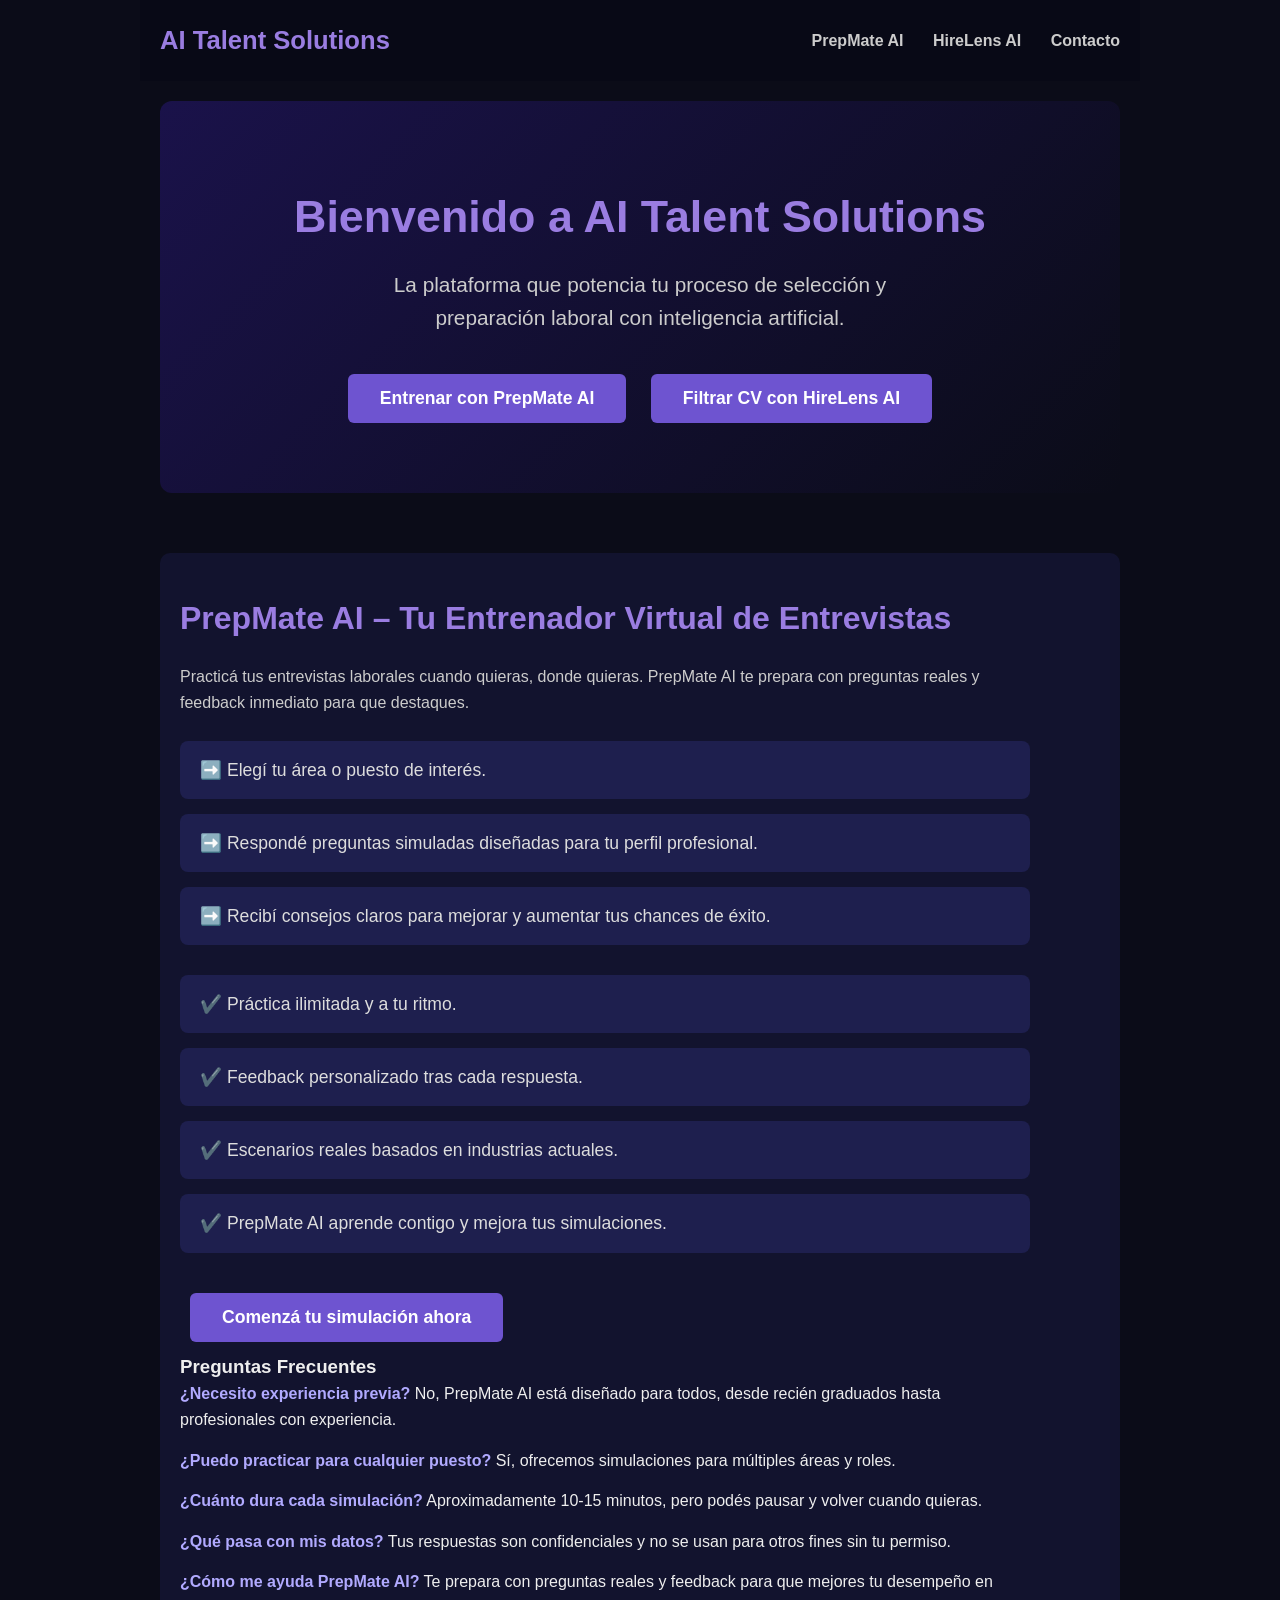
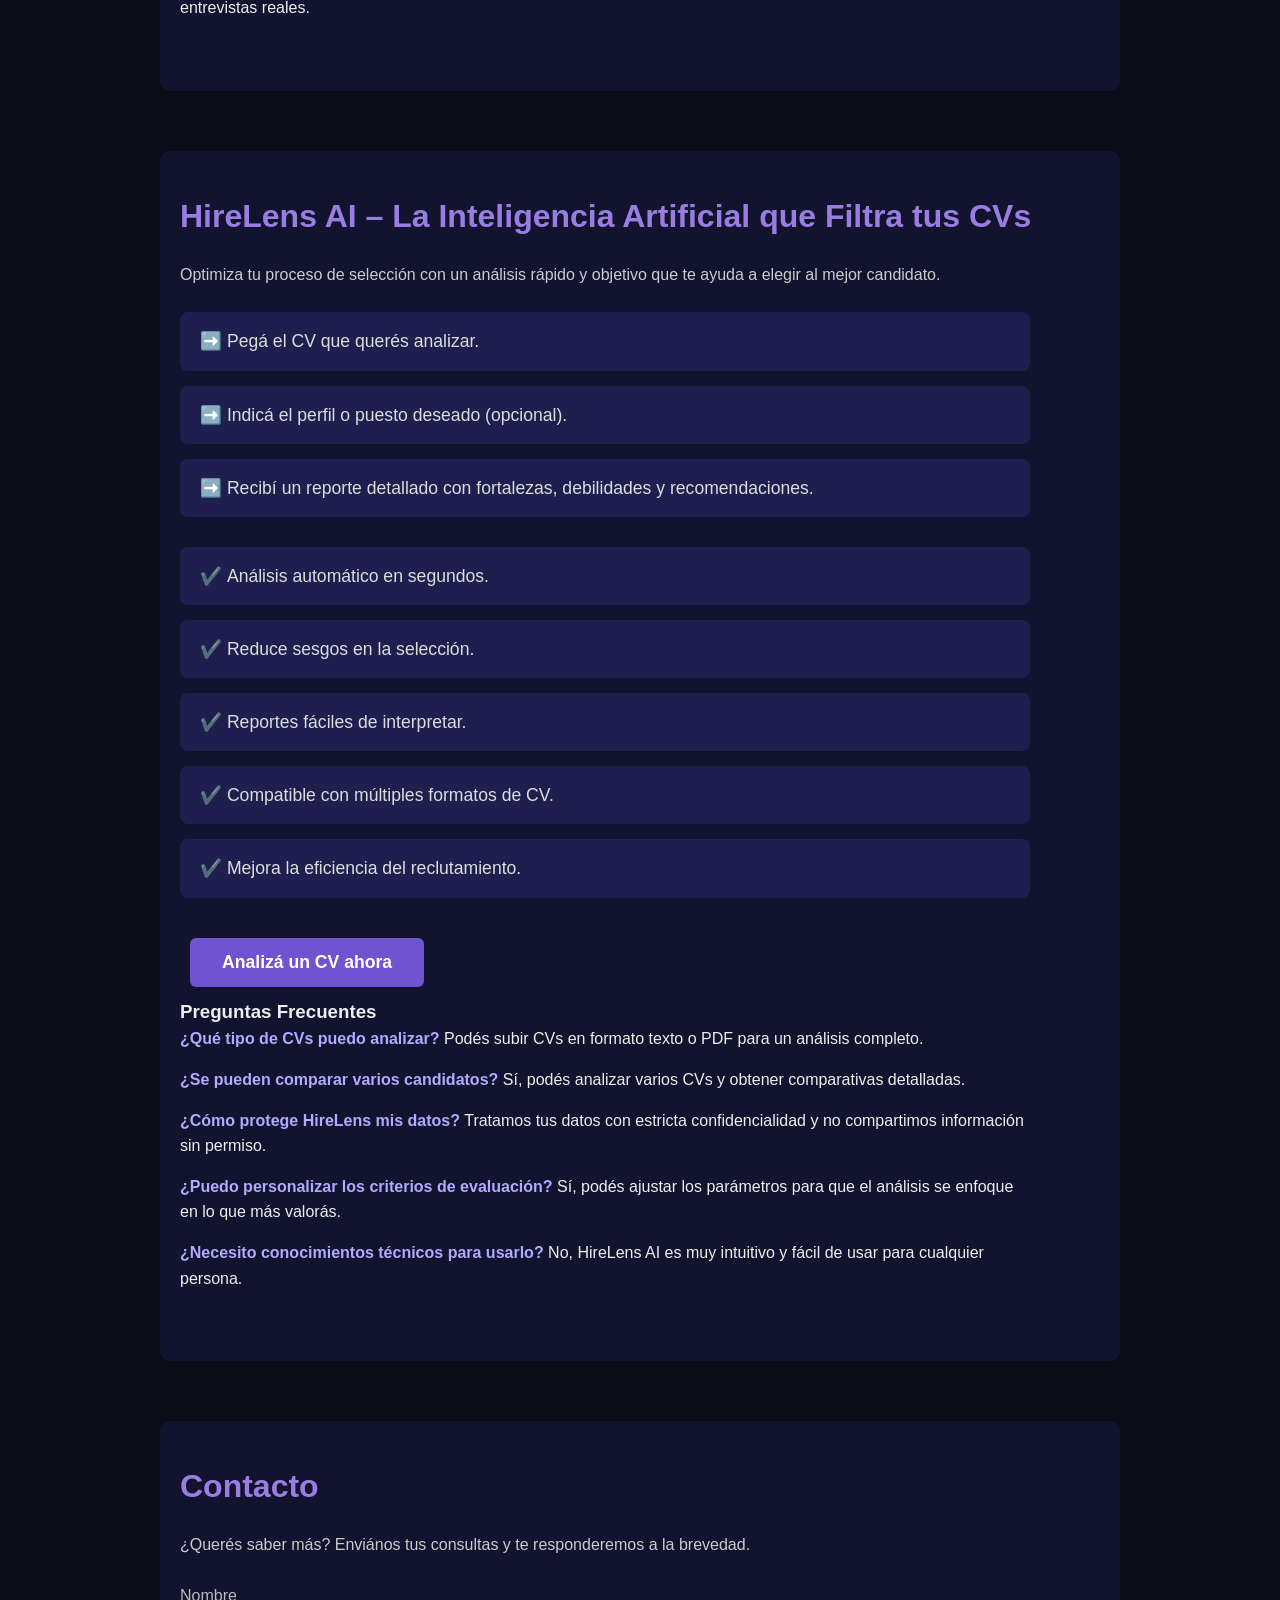
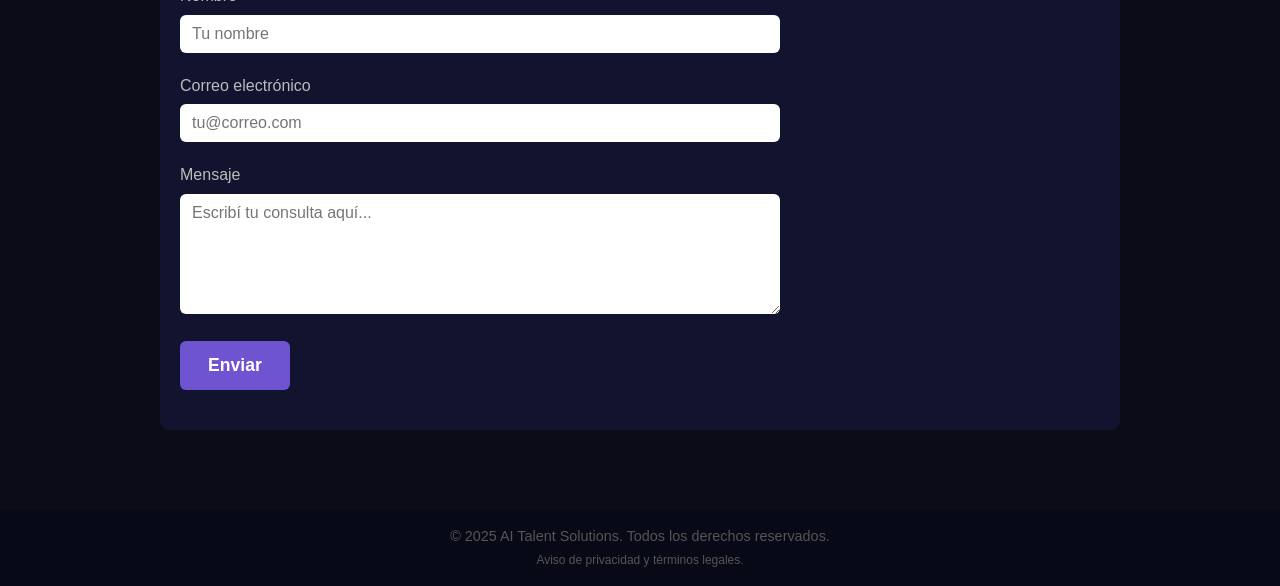
==== index.html @ 7552d285 "Add files via upload" ====
<!DOCTYPE html>
<html lang="es">
<head>
<meta charset="UTF-8" />
<meta name="viewport" content="width=device-width, initial-scale=1" />
<title>AI Talent Solutions</title>
<style>
  /* Reset y base */
  * {
    margin: 0; padding: 0; box-sizing: border-box;
    font-family: 'Segoe UI', Tahoma, Geneva, Verdana, sans-serif;
  }
  body {
    background-color: #0b0c18; /* azul oscuro/negro */
    color: #eee;
    line-height: 1.6;
  }
  a {
    color: #9a7de1; /* violeta */
    text-decoration: none;
  }
  a:hover {
    text-decoration: underline;
  }
  /* Contenedor general */
  .container {
    max-width: 1000px;
    margin: 0 auto;
    padding: 20px;
  }
  /* Header */
  header {
    background: #080916;
    padding: 20px 0;
    display: flex;
    justify-content: space-between;
    align-items: center;
  }
  header .logo {
    font-size: 1.6rem;
    font-weight: bold;
    color: #9a7de1;
    cursor: pointer;
  }
  nav a {
    margin-left: 25px;
    font-weight: 600;
    color: #ccc;
  }
  nav a:hover {
    color: #9a7de1;
  }
  /* Hero */
  #hero {
    padding: 80px 20px 60px;
    text-align: center;
    background: linear-gradient(135deg, #1a124a, #0b0c18);
    border-radius: 12px;
    margin-bottom: 60px;
  }
  #hero h1 {
    font-size: 2.8rem;
    color: #9a7de1;
    margin-bottom: 15px;
  }
  #hero p {
    font-size: 1.3rem;
    max-width: 600px;
    margin: 0 auto 30px;
    color: #ccc;
  }
  .btn-primary {
    background-color: #6e54d0;
    color: white;
    border: none;
    padding: 14px 32px;
    margin: 10px;
    font-size: 1.1rem;
    border-radius: 6px;
    cursor: pointer;
    font-weight: 600;
    transition: background-color 0.3s ease;
  }
  .btn-primary:hover {
    background-color: #9a7de1;
  }
  /* Secciones comunes */
  section {
    padding: 40px 20px;
    margin-bottom: 60px;
    background: #12132e;
    border-radius: 10px;
  }
  section h2 {
    color: #9a7de1;
    margin-bottom: 20px;
    font-size: 2rem;
  }
  section p {
    color: #ccc;
    max-width: 800px;
    margin-bottom: 25px;
  }
  ul.steps, ul.benefits, ul.faq {
    list-style: none;
    max-width: 850px;
    margin-bottom: 30px;
  }
  ul.steps li, ul.benefits li {
    background: #1e1f4e;
    margin-bottom: 15px;
    padding: 15px 20px;
    border-radius: 8px;
    font-size: 1.1rem;
    color: #ddd;
  }
  ul.steps li::before {
    content: "➡️ ";
    font-weight: bold;
  }
  ul.benefits li::before {
    content: "✔️ ";
    font-weight: bold;
  }
  ul.faq li {
    margin-bottom: 15px;
  }
  ul.faq strong {
    color: #b1aaff;
  }
  /* Formulario Contacto */
  form {
    max-width: 600px;
    margin-top: 20px;
  }
  form label {
    display: block;
    margin-bottom: 6px;
    color: #bbb;
  }
  form input, form textarea {
    width: 100%;
    padding: 10px 12px;
    margin-bottom: 20px;
    border-radius: 6px;
    border: none;
    font-size: 1rem;
  }
  form textarea {
    resize: vertical;
    min-height: 120px;
  }
  form button {
    background-color: #6e54d0;
    color: white;
    padding: 14px 28px;
    border: none;
    border-radius: 6px;
    cursor: pointer;
    font-weight: 600;
    font-size: 1.1rem;
  }
  form button:hover {
    background-color: #9a7de1;
  }
  /* Footer */
  footer {
    background: #080916;
    padding: 15px 20px;
    text-align: center;
    color: #555;
    font-size: 0.9rem;
  }
  /* Responsive */
  @media (max-width: 600px) {
    #hero h1 {
      font-size: 2rem;
    }
    nav a {
      margin-left: 15px;
      font-size: 0.95rem;
    }
    .btn-primary {
      padding: 12px 24px;
      font-size: 1rem;
      margin: 8px;
    }
  }
</style>
</head>
<body>

<header class="container" role="banner">
  <div class="logo" tabindex="0">AI Talent Solutions</div>
  <nav role="navigation" aria-label="Menú principal">
    <a href="#prepMate">PrepMate AI</a>
    <a href="#hireLens">HireLens AI</a>
    <a href="#contacto">Contacto</a>
  </nav>
</header>

<main role="main" class="container">

  <section id="hero" aria-label="Bienvenida">
    <h1>Bienvenido a AI Talent Solutions</h1>
    <p>La plataforma que potencia tu proceso de selección y preparación laboral con inteligencia artificial.</p>
    <button class="btn-primary" onclick="document.getElementById('prepMate').scrollIntoView({behavior:'smooth'})">Entrenar con PrepMate AI</button>
    <button class="btn-primary" onclick="document.getElementById('hireLens').scrollIntoView({behavior:'smooth'})">Filtrar CV con HireLens AI</button>
  </section>

  <!-- PrepMate AI -->
  <section id="prepMate" aria-label="Simulación de entrevistas con PrepMate AI">
    <h2>PrepMate AI – Tu Entrenador Virtual de Entrevistas</h2>
    <p>Practicá tus entrevistas laborales cuando quieras, donde quieras. PrepMate AI te prepara con preguntas reales y feedback inmediato para que destaques.</p>

    <ul class="steps" aria-label="Cómo funciona PrepMate AI">
      <li>Elegí tu área o puesto de interés.</li>
      <li>Respondé preguntas simuladas diseñadas para tu perfil profesional.</li>
      <li>Recibí consejos claros para mejorar y aumentar tus chances de éxito.</li>
    </ul>

    <ul class="benefits" aria-label="Beneficios de PrepMate AI">
      <li>Práctica ilimitada y a tu ritmo.</li>
      <li>Feedback personalizado tras cada respuesta.</li>
      <li>Escenarios reales basados en industrias actuales.</li>
      <li>PrepMate AI aprende contigo y mejora tus simulaciones.</li>
    </ul>

    <button class="btn-primary" aria-label="Comenzar simulación con PrepMate AI">Comenzá tu simulación ahora</button>

    <h3>Preguntas Frecuentes</h3>
    <ul class="faq">
      <li><strong>¿Necesito experiencia previa?</strong> No, PrepMate AI está diseñado para todos, desde recién graduados hasta profesionales con experiencia.</li>
      <li><strong>¿Puedo practicar para cualquier puesto?</strong> Sí, ofrecemos simulaciones para múltiples áreas y roles.</li>
      <li><strong>¿Cuánto dura cada simulación?</strong> Aproximadamente 10-15 minutos, pero podés pausar y volver cuando quieras.</li>
      <li><strong>¿Qué pasa con mis datos?</strong> Tus respuestas son confidenciales y no se usan para otros fines sin tu permiso.</li>
      <li><strong>¿Cómo me ayuda PrepMate AI?</strong> Te prepara con preguntas reales y feedback para que mejores tu desempeño en entrevistas reales.</li>
    </ul>
  </section>

  <!-- HireLens AI -->
  <section id="hireLens" aria-label="Filtrado de CVs con HireLens AI">
    <h2>HireLens AI – La Inteligencia Artificial que Filtra tus CVs</h2>
    <p>Optimiza tu proceso de selección con un análisis rápido y objetivo que te ayuda a elegir al mejor candidato.</p>

    <ul class="steps" aria-label="Cómo funciona HireLens AI">
      <li>Pegá el CV que querés analizar.</li>
      <li>Indicá el perfil o puesto deseado (opcional).</li>
      <li>Recibí un reporte detallado con fortalezas, debilidades y recomendaciones.</li>
    </ul>

    <ul class="benefits" aria-label="Beneficios de HireLens AI">
      <li>Análisis automático en segundos.</li>
      <li>Reduce sesgos en la selección.</li>
      <li>Reportes fáciles de interpretar.</li>
      <li>Compatible con múltiples formatos de CV.</li>
      <li>Mejora la eficiencia del reclutamiento.</li>
    </ul>

    <button class="btn-primary" aria-label="Analizar CV con HireLens AI">Analizá un CV ahora</button>

    <h3>Preguntas Frecuentes</h3>
    <ul class="faq">
      <li><strong>¿Qué tipo de CVs puedo analizar?</strong> Podés subir CVs en formato texto o PDF para un análisis completo.</li>
      <li><strong>¿Se pueden comparar varios candidatos?</strong> Sí, podés analizar varios CVs y obtener comparativas detalladas.</li>
      <li><strong>¿Cómo protege HireLens mis datos?</strong> Tratamos tus datos con estricta confidencialidad y no compartimos información sin permiso.</li>
      <li><strong>¿Puedo personalizar los criterios de evaluación?</strong> Sí, podés ajustar los parámetros para que el análisis se enfoque en lo que más valorás.</li>
      <li><strong>¿Necesito conocimientos técnicos para usarlo?</strong> No, HireLens AI es muy intuitivo y fácil de usar para cualquier persona.</li>
    </ul>
  </section>

  <!-- Contacto -->
  <section id="contacto" aria-label="Contacto">
    <h2>Contacto</h2>
    <p>¿Querés saber más? Enviános tus consultas y te responderemos a la brevedad.</p>
    <form action="https://formsubmit.co/ignaciopintosdsilva@gmail.com" method="post" aria-label="Formulario de contacto">
      <label for="nombre">Nombre</label>
      <input type="text" id="nombre" name="nombre" placeholder="Tu nombre" required />

      <label for="email">Correo electrónico</label>
      <input type="email" id="email" name="email" placeholder="tu@correo.com" required />

      <label for="mensaje">Mensaje</label>
      <textarea id="mensaje" name="mensaje" placeholder="Escribí tu consulta aquí..." required></textarea>

      <input type="hidden" name="_next" value="https://tu-usuario.github.io/tu-repo/index.html" />

      <button type="submit">Enviar</button>
    </form>
    
  </section>

</main>

<footer role="contentinfo">
  <p>© 2025 AI Talent Solutions. Todos los derechos reservados.</p>
  <p><small>Aviso de privacidad y términos legales.</small></p>
</footer>

<!-- Scroll suave personalizado para menú -->
<script>
  // Selecciona todos los links internos del nav
  document.querySelectorAll('nav a[href^="#"]').forEach(anchor => {
    anchor.addEventListener('click', function (e) {
      e.preventDefault();
      const targetId = this.getAttribute('href').substring(1);
      const targetElement = document.getElementById(targetId);

      if (!targetElement) return;

      // Scroll suave con duración custom (aprox 700ms)
      const targetPosition = targetElement.getBoundingClientRect().top + window.pageYOffset - 60; // offset para que no quede tapado por header
      const startPosition = window.pageYOffset;
      const distance = targetPosition - startPosition;
      const duration = 700;
      let startTime = null;

      function animation(currentTime) {
        if (startTime === null) startTime = currentTime;
        const timeElapsed = currentTime - startTime;
        const run = ease(timeElapsed, startPosition, distance, duration);
        window.scrollTo(0, run);
        if (timeElapsed < duration) requestAnimationFrame(animation);
      }

      // Función easing para suavizar el scroll
      function ease(t, b, c, d) {
        t /= d / 2;
        if (t < 1) return c / 2 * t * t + b;
        t--;
        return -c / 2 * (t * (t - 2) - 1) + b;
      }

      requestAnimationFrame(animation);
    });
  });
</script>

</body>
</html>
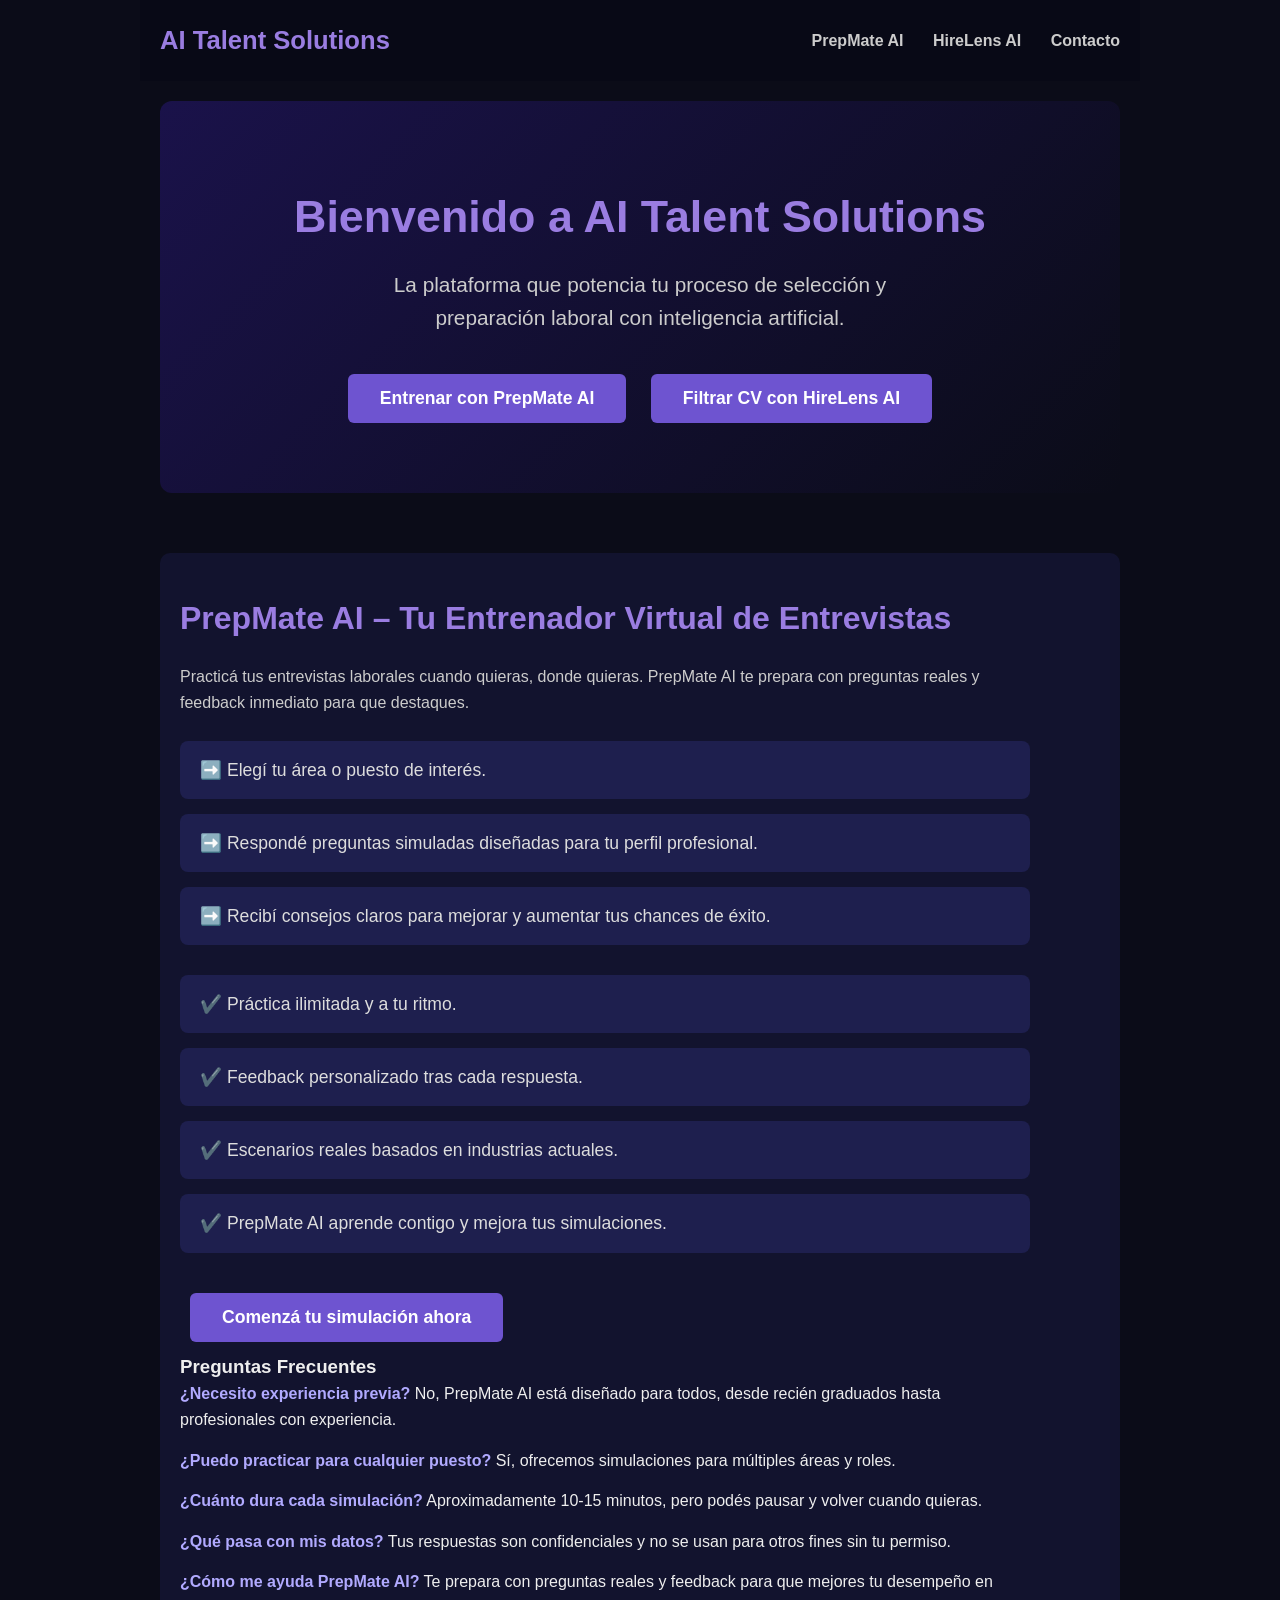
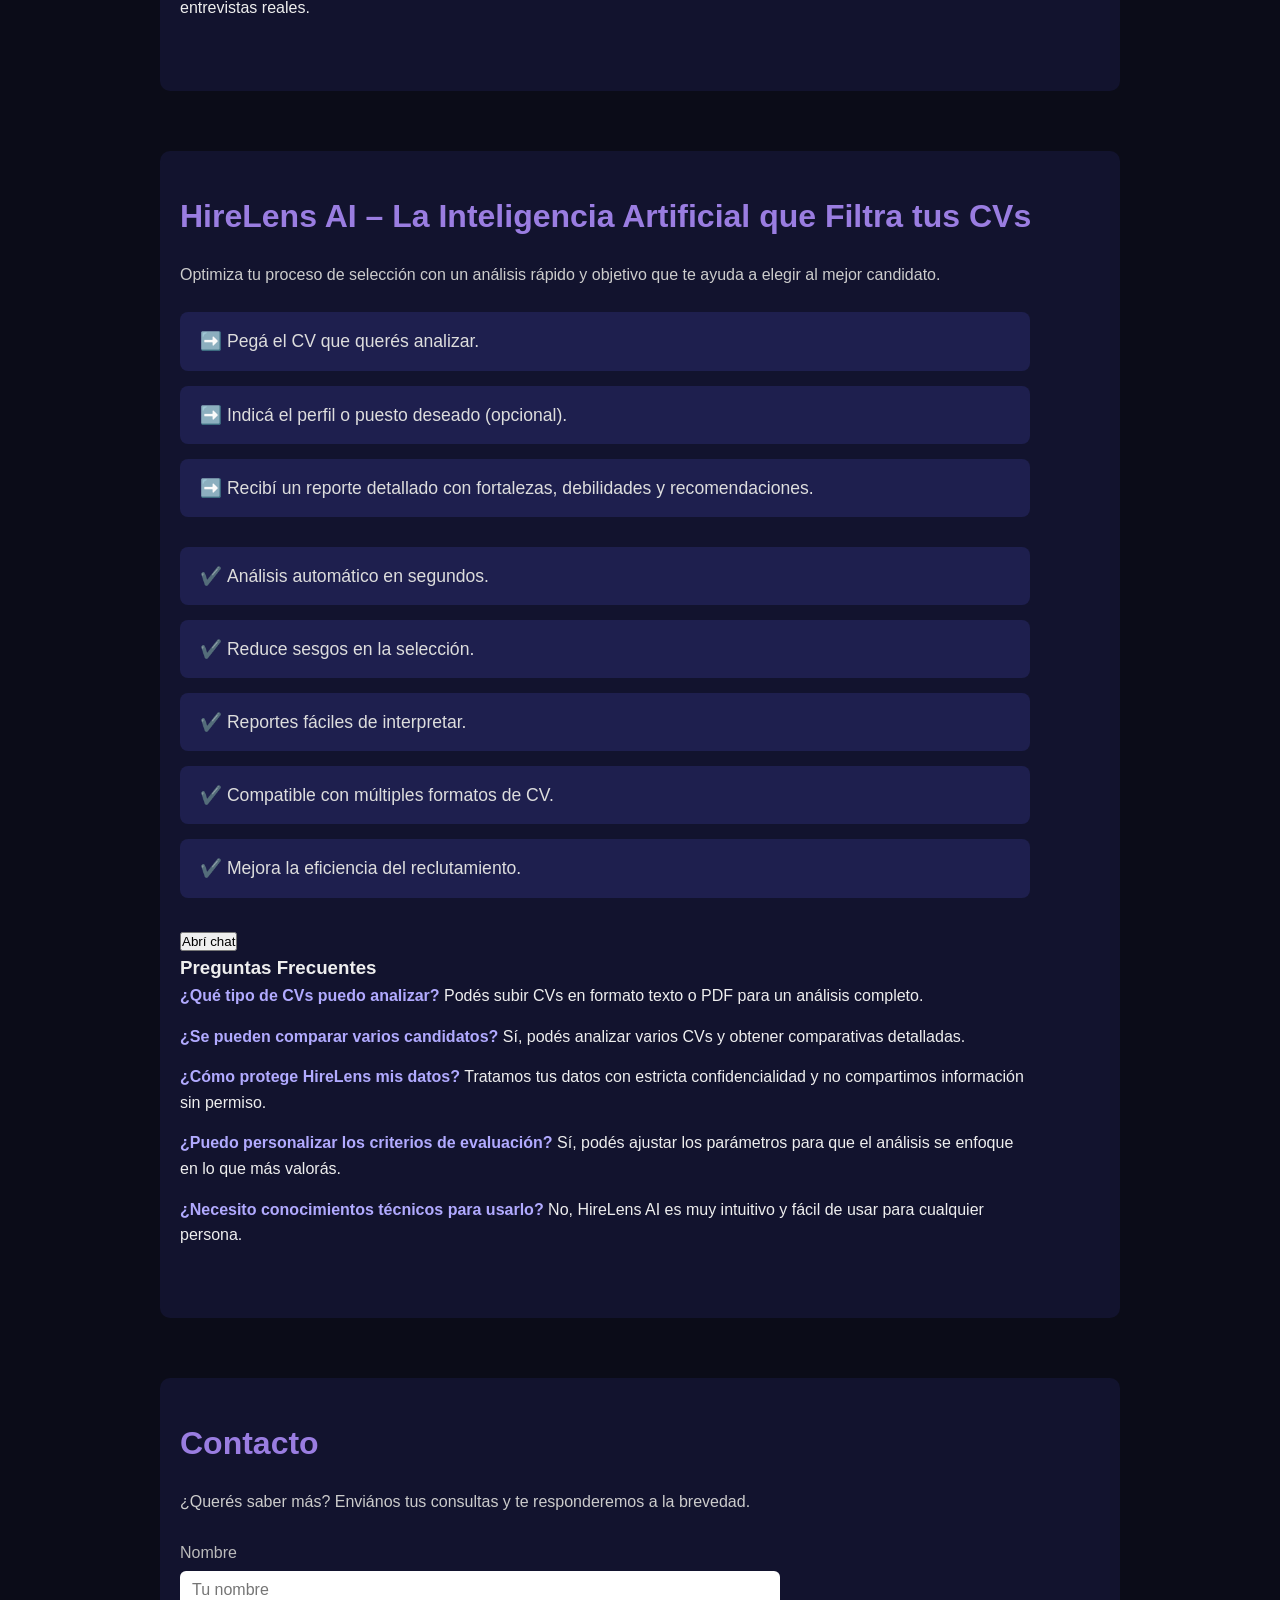
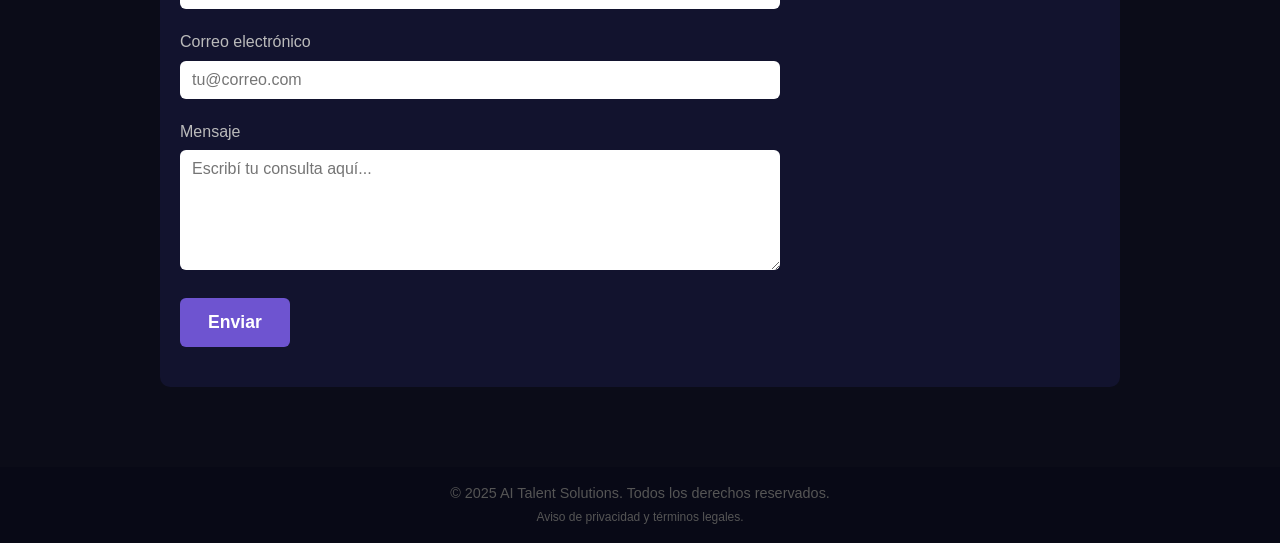
==== commit 3530f814: "Update index.html" ====
--- a/index.html
+++ b/index.html
@@ -257,7 +257,9 @@
       <li>Mejora la eficiencia del reclutamiento.</li>
     </ul>
 
-    <button class="btn-primary" aria-label="Analizar CV con HireLens AI">Analizá un CV ahora</button>
+  <a href="chat/index.html" target="_blank">
+  <button>Abrí chat</button>
+</a>
 
     <h3>Preguntas Frecuentes</h3>
     <ul class="faq">
@@ -283,7 +285,8 @@
       <label for="mensaje">Mensaje</label>
       <textarea id="mensaje" name="mensaje" placeholder="Escribí tu consulta aquí..." required></textarea>
 
-      <input type="hidden" name="_next" value="https://tu-usuario.github.io/tu-repo/index.html" />
+      <input type="hidden" name="_next" value="https://nachoo1899.github.io/AI_Talent/gracias.html" />
+
 
       <button type="submit">Enviar</button>
     </form>
@@ -338,3 +341,4 @@
 
 </body>
 </html>
+
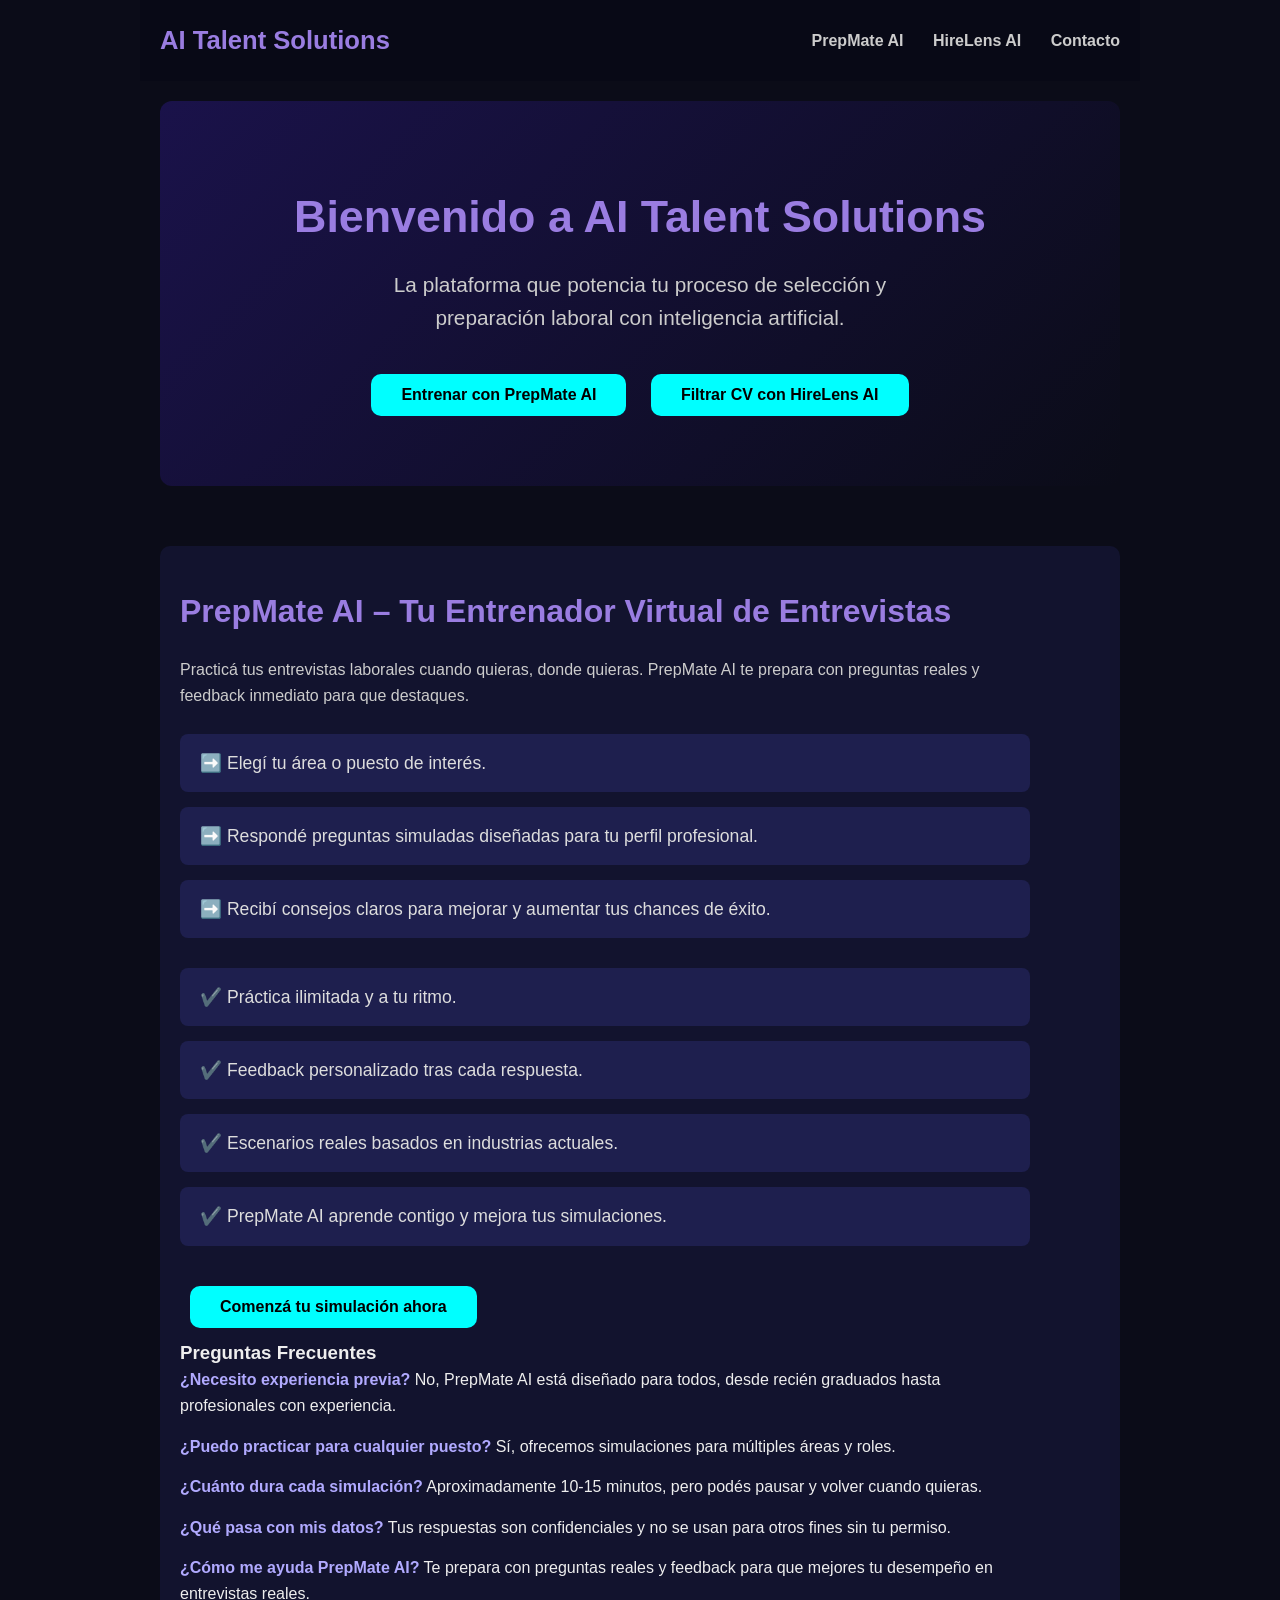
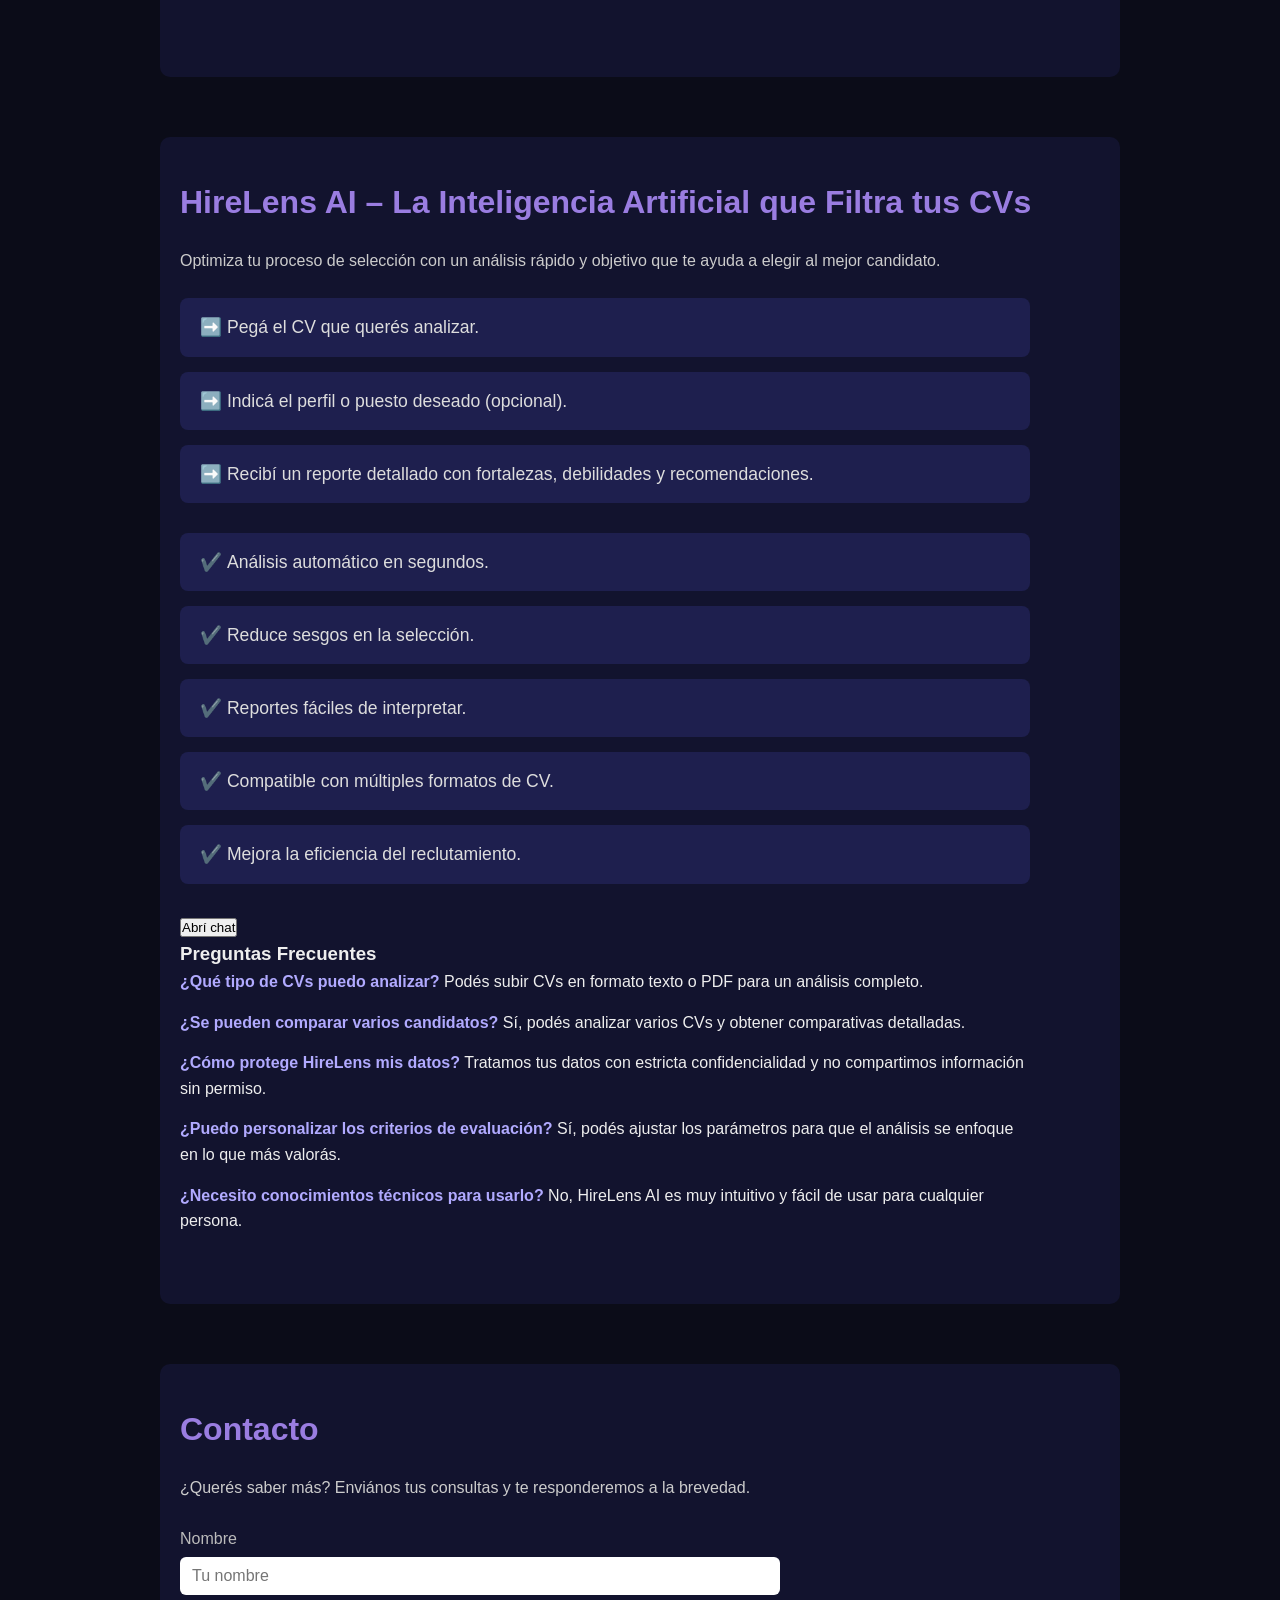
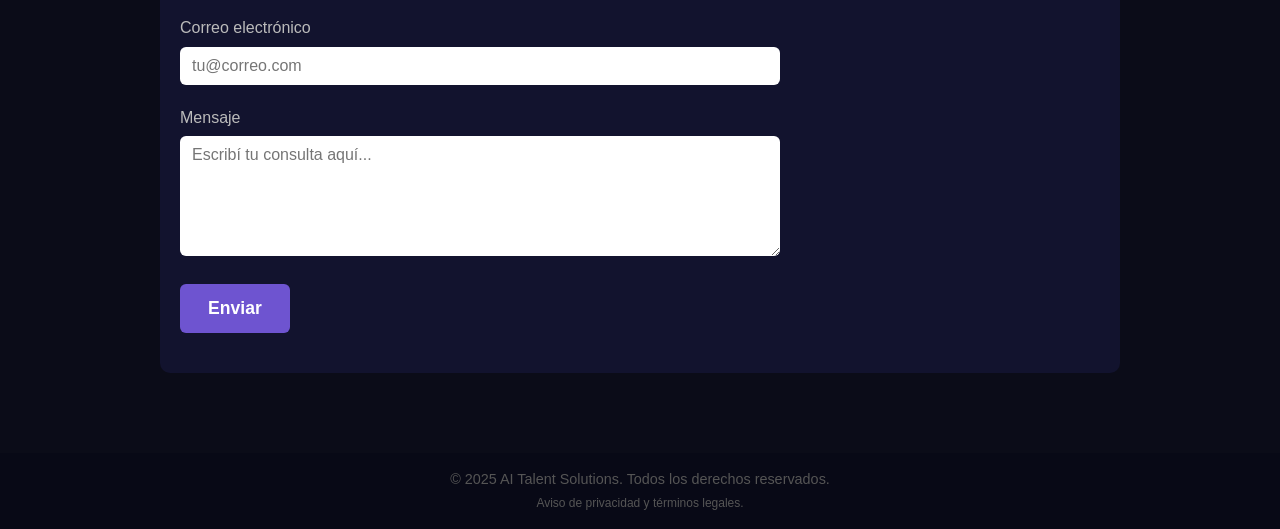
==== commit 515ea853: "Update index.html" ====
--- a/index.html
+++ b/index.html
@@ -81,9 +81,22 @@
     font-weight: 600;
     transition: background-color 0.3s ease;
   }
-  .btn-primary:hover {
-    background-color: #9a7de1;
-  }
+  .btn-primary {
+  background-color: #00ffff;
+  color: #000;
+  font-weight: bold;
+  padding: 12px 30px;
+  border-radius: 10px;
+  border: none;
+  cursor: pointer;
+  font-size: 16px;
+  transition: all 0.3s ease;
+}
+
+.btn-primary:hover {
+  background-color: #00cccc;
+}
+
   /* Secciones comunes */
   section {
     padding: 40px 20px;
@@ -342,3 +355,4 @@
 </body>
 </html>
 
+
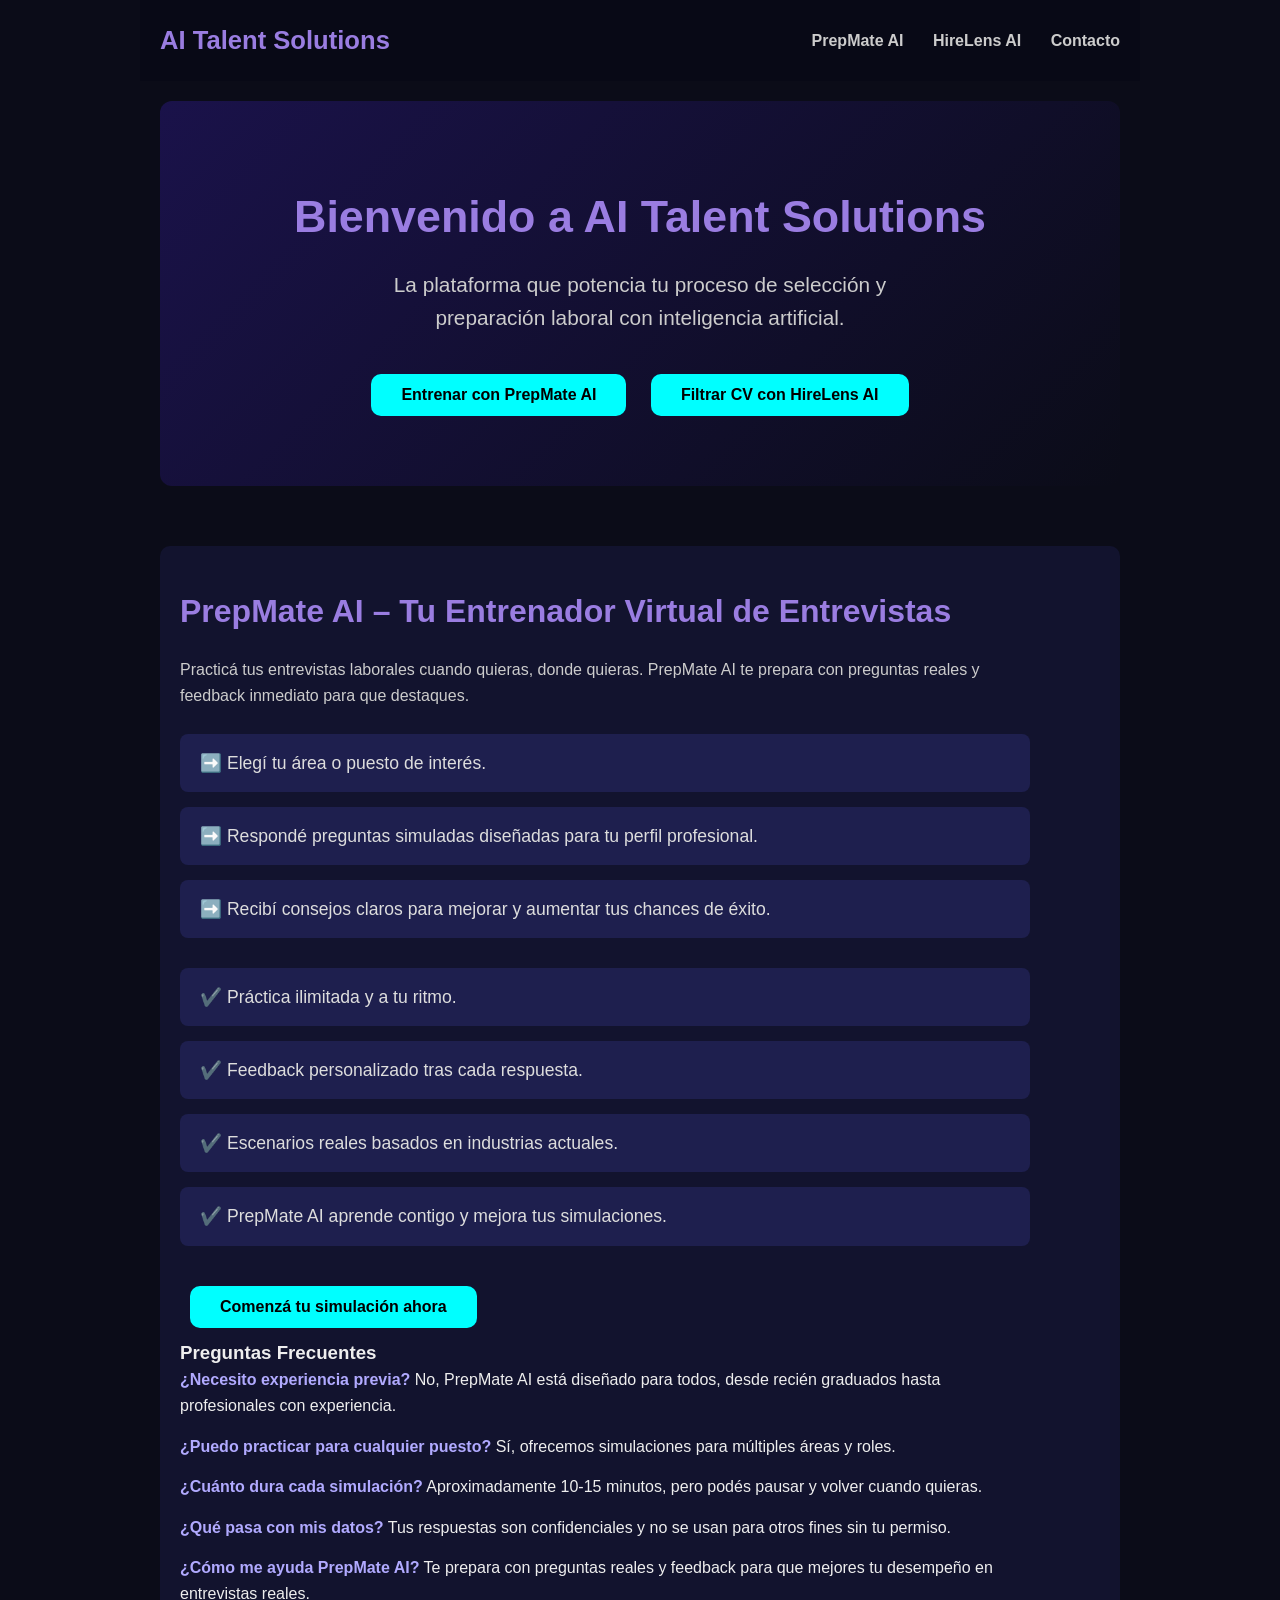
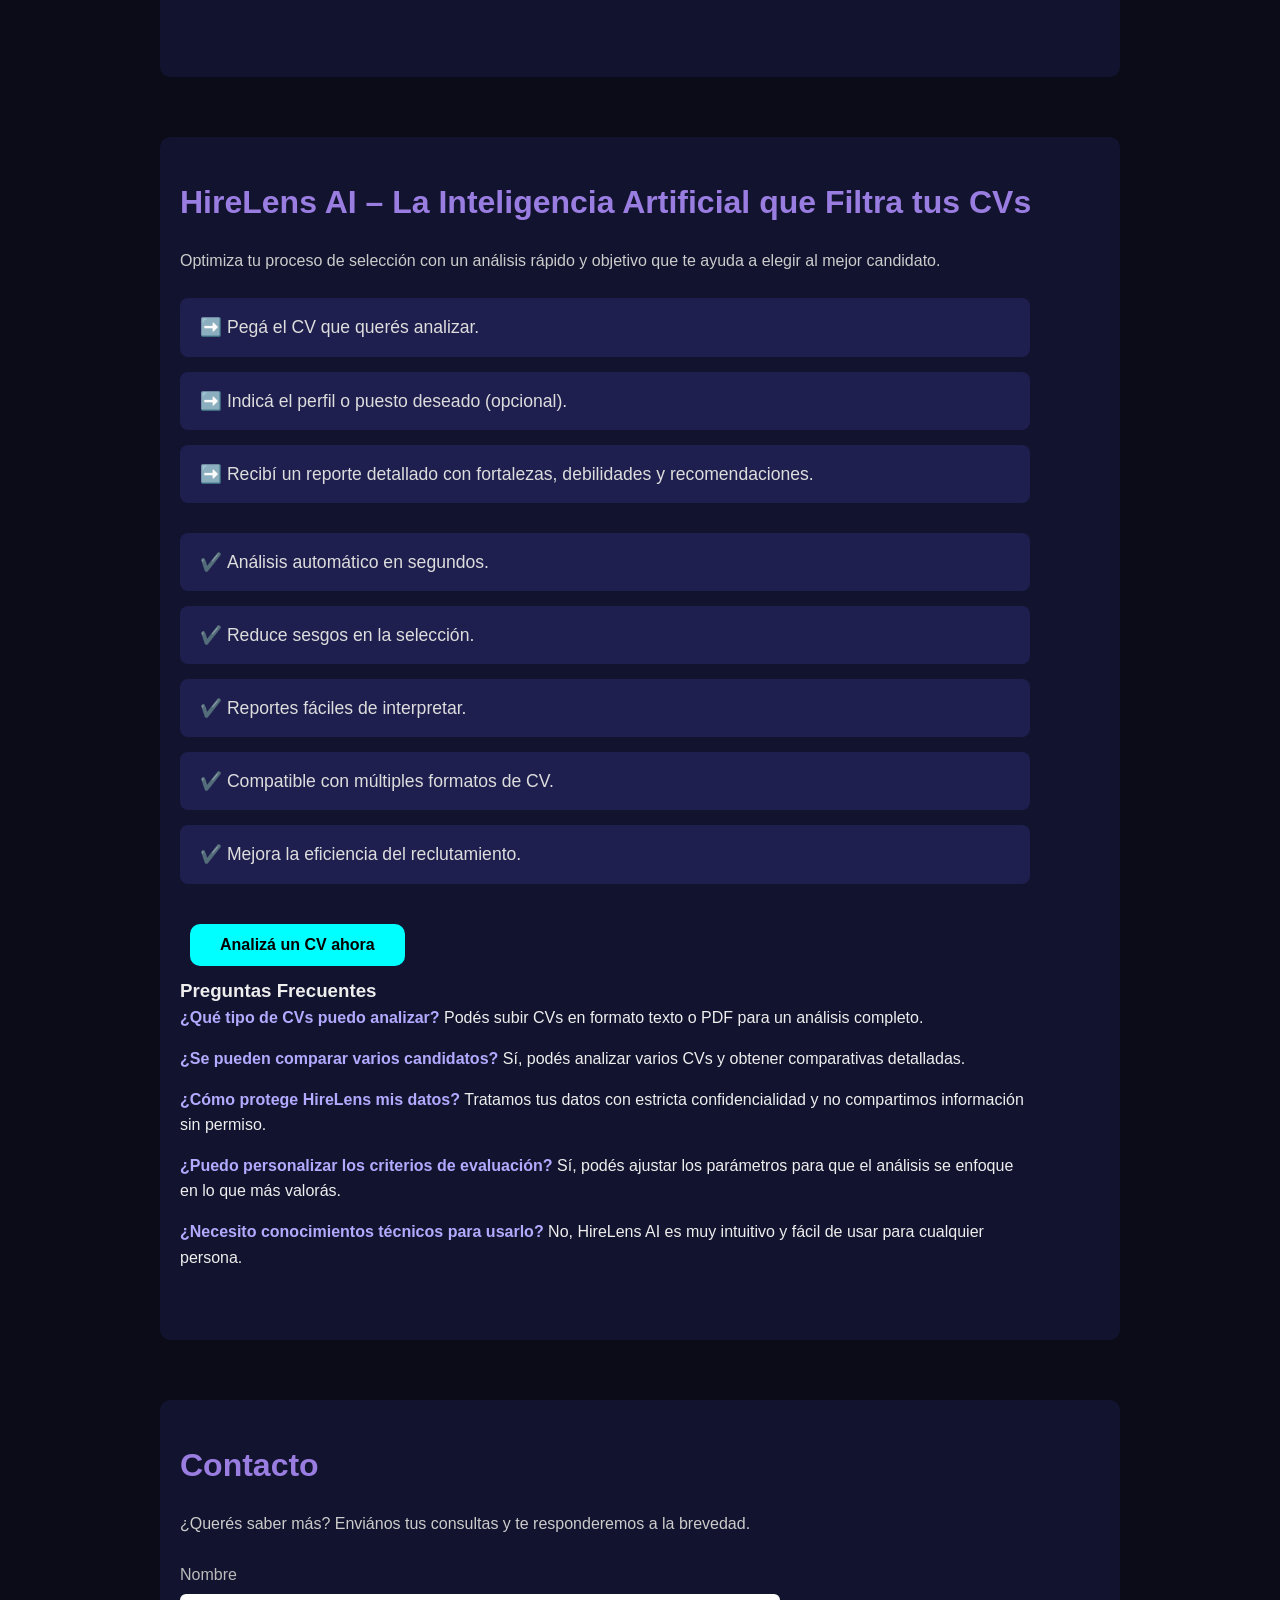
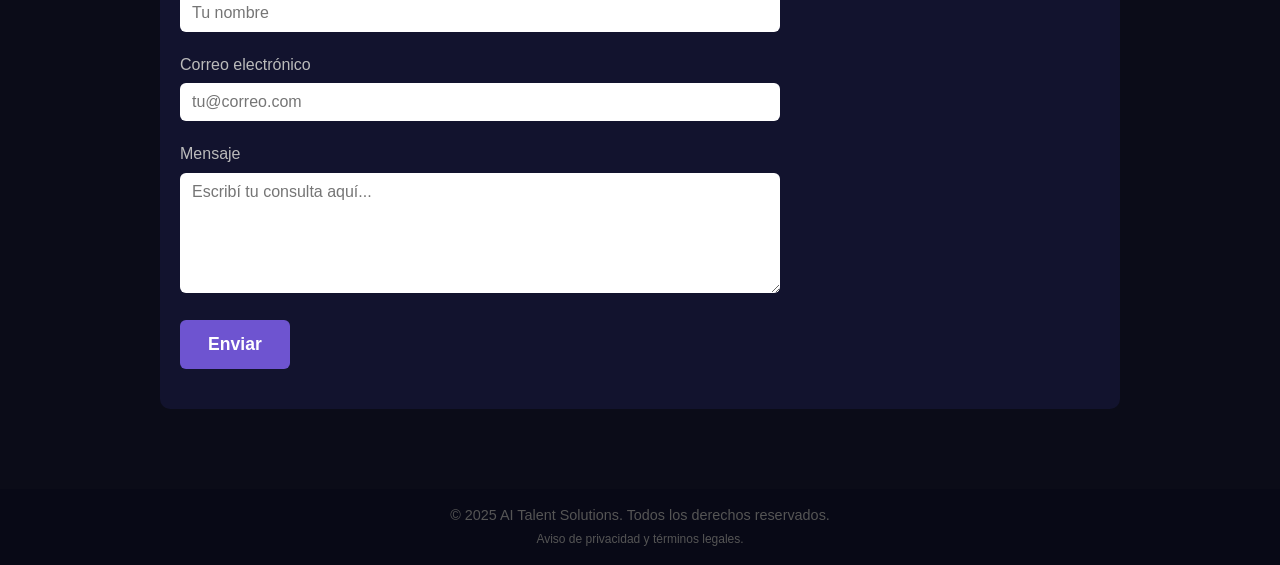
==== commit 67b9fbe1: "Update index.html" ====
--- a/index.html
+++ b/index.html
@@ -96,6 +96,8 @@
 .btn-primary:hover {
   background-color: #00cccc;
 }
+
+  
 
   /* Secciones comunes */
   section {
@@ -270,9 +272,17 @@
       <li>Mejora la eficiencia del reclutamiento.</li>
     </ul>
 
-  <a href="chat/index.html" target="_blank">
-  <button>Abrí chat</button>
-</a>
+  <button class="btn-primary" id="open-chat">Analizá un CV ahora</button>
+
+<div id="chat-modal" style="display:none; position:fixed; top:0; left:0; width:100%; height:100%; background:rgba(0,0,0,0.8); z-index:9999;">
+  <iframe src="chat/index.html" style="width:90%; height:90%; margin:5% auto; display:block; border:none; border-radius:15px;"></iframe>
+  <button id="close-chat" style="position:absolute; top:20px; right:20px; padding:10px 15px; border:none; border-radius:10px; background:#00ffff; font-weight:bold; cursor:pointer;">Cerrar</button>
+</div>
+
+<script>
+  document.getElementById("open-chat").onclick = () => document.getElementById("chat-modal").style.display = "block";
+  document.getElementById("close-chat").onclick = () => document.getElementById("chat-modal").style.display = "none";
+</script>
 
     <h3>Preguntas Frecuentes</h3>
     <ul class="faq">
@@ -356,3 +366,4 @@
 </html>
 
 
+
